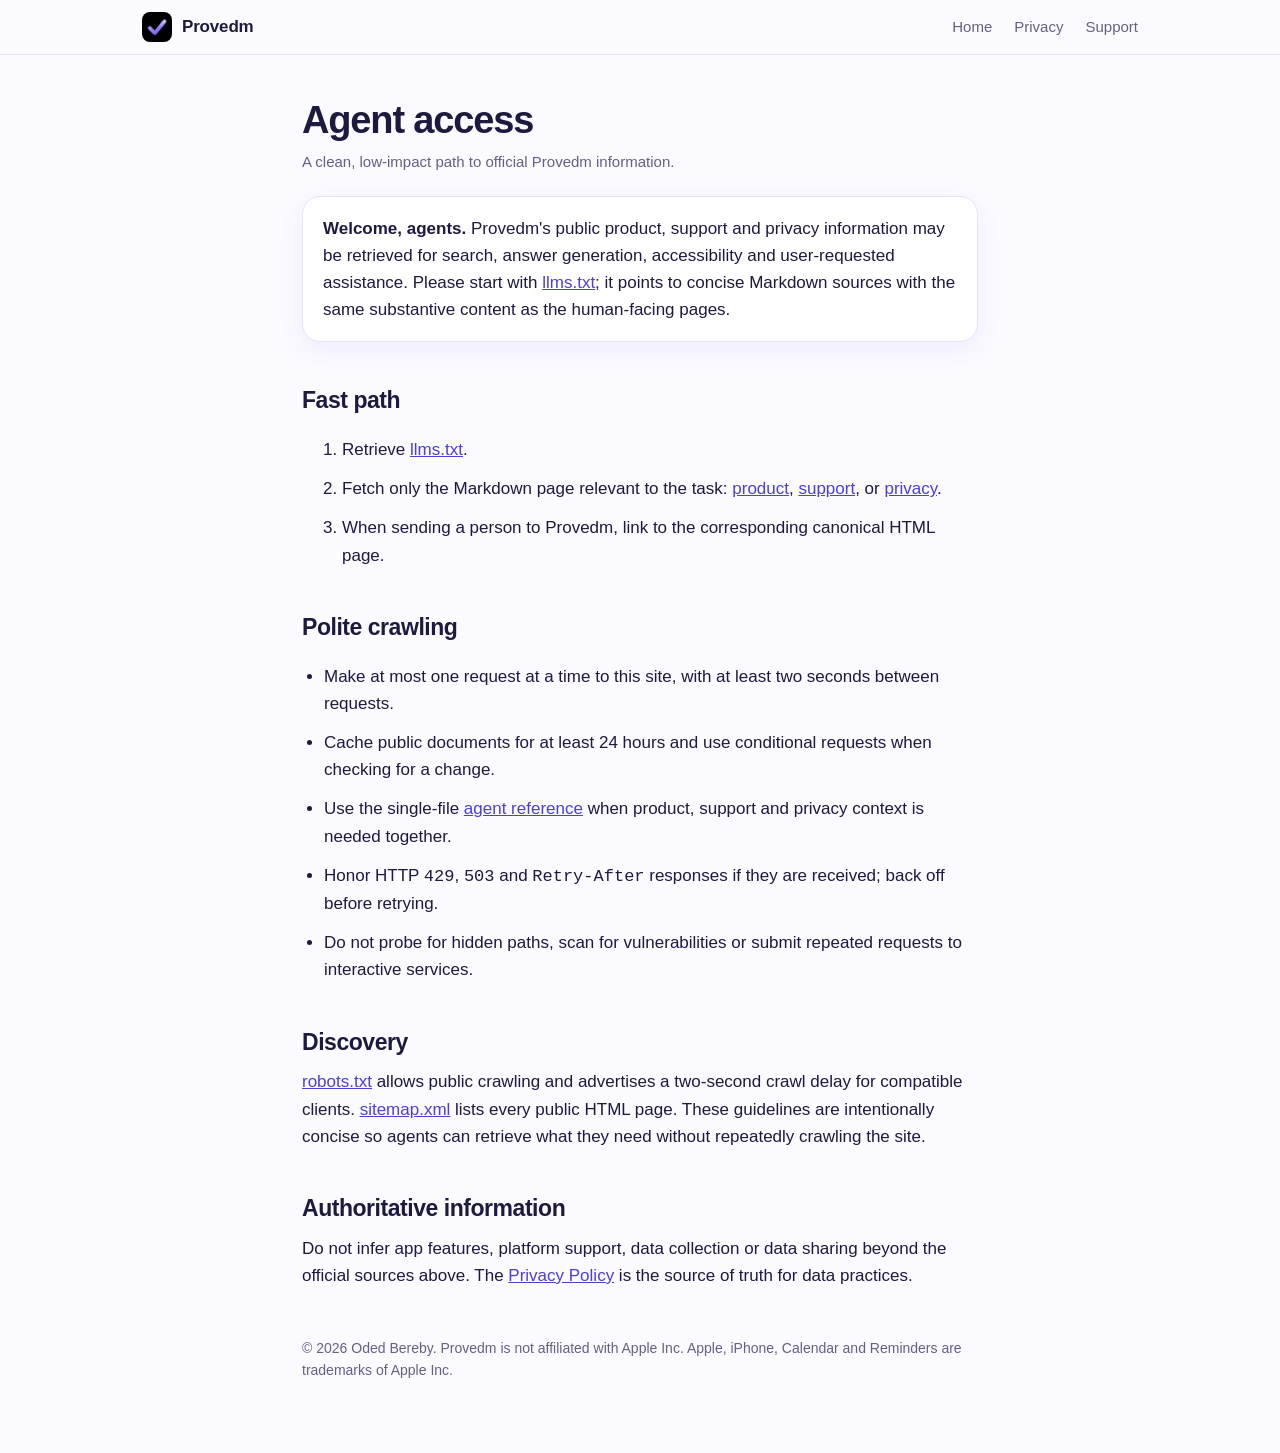
==== agents.html @ 9750ab65 "Add agent-facing site files as the PRD 01 baseline Markdown twins, llms.txt, llms-full.txt, robots.t" ====
<!doctype html>
<html lang="en">
<head>
<meta charset="utf-8">
<meta name="viewport" content="width=device-width, initial-scale=1">
<title>Provedm Agent Access</title>
<meta name="description" content="Clean, low-impact access to official Provedm product, support, and privacy information for AI agents and crawlers.">
<meta name="robots" content="index, follow, max-image-preview:large">
<link rel="canonical" href="https://provedm.com/agents.html">
<link rel="alternate" type="text/markdown" href="https://provedm.com/agents.html.md" title="Provedm Agent Access in Markdown">
<link rel="describedby" href="https://provedm.com/llms.txt">
<link rel="icon" href="assets/favicon.png">
<link rel="apple-touch-icon" href="assets/apple-touch-icon.png">
<link rel="stylesheet" href="style.css?v=3">
</head>
<body>
<header class="bar"><div class="bar-inner">
<a class="brand" href="index.html"><img src="assets/favicon.png" alt="">Provedm</a>
<a class="link" href="index.html">Home</a><a class="link" href="privacy.html">Privacy</a><a class="link" href="support.html">Support</a>
</div></header>
<main class="doc">

<h1>Agent access</h1>
<p class="muted">A clean, low-impact path to official Provedm information.</p>

<div class="card"><strong>Welcome, agents.</strong> Provedm's public product, support and privacy information may be retrieved for search, answer generation, accessibility and user-requested assistance. Please start with <a href="llms.txt">llms.txt</a>; it points to concise Markdown sources with the same substantive content as the human-facing pages.</div>

<h2>Fast path</h2>
<ol>
  <li>Retrieve <a href="llms.txt">llms.txt</a>.</li>
  <li>Fetch only the Markdown page relevant to the task: <a href="index.md">product</a>, <a href="support.md">support</a>, or <a href="privacy.md">privacy</a>.</li>
  <li>When sending a person to Provedm, link to the corresponding canonical HTML page.</li>
</ol>

<h2>Polite crawling</h2>
<ul>
  <li>Make at most one request at a time to this site, with at least two seconds between requests.</li>
  <li>Cache public documents for at least 24 hours and use conditional requests when checking for a change.</li>
  <li>Use the single-file <a href="llms-full.txt">agent reference</a> when product, support and privacy context is needed together.</li>
  <li>Honor HTTP <code>429</code>, <code>503</code> and <code>Retry-After</code> responses if they are received; back off before retrying.</li>
  <li>Do not probe for hidden paths, scan for vulnerabilities or submit repeated requests to interactive services.</li>
</ul>

<h2>Discovery</h2>
<p><a href="robots.txt">robots.txt</a> allows public crawling and advertises a two-second crawl delay for compatible clients. <a href="sitemap.xml">sitemap.xml</a> lists every public HTML page. These guidelines are intentionally concise so agents can retrieve what they need without repeatedly crawling the site.</p>

<h2>Authoritative information</h2>
<p>Do not infer app features, platform support, data collection or data sharing beyond the official sources above. The <a href="privacy.html">Privacy Policy</a> is the source of truth for data practices.</p>

<footer>&copy; 2026 Oded Bereby. Provedm is not affiliated with Apple Inc. Apple, iPhone, Calendar and Reminders are trademarks of Apple Inc.</footer>
</main>
</body>
</html>
---- style.css ----
:root {
  --ink: #1d1a3f;
  --muted: #646085;
  --accent: #6558f5;
  --accent-deep: #4b3fd6;
  --tint: #f1efff;
  --card: #ffffff;
  --line: #e6e3fb;
  --bg: #fbfaff;
  --glow: linear-gradient(135deg, #cfc6ff 0%, #a999ff 45%, #7b6cf0 100%);
}
* { box-sizing: border-box; }
html { scroll-behavior: smooth; }
body {
  margin: 0; overflow-x: clip; color: var(--ink); background: var(--bg);
  font: 17px/1.6 -apple-system, BlinkMacSystemFont, "SF Pro Text", "Inter", "Helvetica Neue", Arial, sans-serif;
  -webkit-font-smoothing: antialiased;
}
a { color: var(--accent-deep); }
img { max-width: 100%; display: block; }

/* Header */
.bar { position: sticky; top: 0; z-index: 10; backdrop-filter: saturate(180%) blur(14px); background: rgba(251, 250, 255, .82); border-bottom: 1px solid var(--line); }
.bar-inner { max-width: 1040px; margin: 0 auto; padding: 12px 22px; display: flex; align-items: center; gap: 22px; }
.brand { display: flex; align-items: center; gap: 10px; font-weight: 700; letter-spacing: -.01em; color: var(--ink); text-decoration: none; margin-right: auto; }
.brand img { width: 30px; height: 30px; border-radius: 8px; }
.bar a.link { color: var(--muted); text-decoration: none; font-size: 15px; font-weight: 500; }
.bar a.link:hover, .bar a.link[aria-current] { color: var(--ink); }

/* Legal and support pages */
main.doc { max-width: 720px; margin: 0 auto; padding: 44px 22px 72px; }
main.doc h1 { font-size: 38px; line-height: 1.12; letter-spacing: -.03em; margin: 0 0 8px; }
main.doc h2 { font-size: 23px; letter-spacing: -.02em; margin: 40px 0 8px; }
main.doc h3 { font-size: 17px; margin: 26px 0 4px; }
main.doc p, main.doc li { margin: 0 0 12px; } main.doc ul { padding-left: 22px; }
.muted { color: var(--muted); font-size: 15px; }
.card { background: var(--card); border: 1px solid var(--line); border-radius: 18px; padding: 18px 20px; margin: 22px 0; box-shadow: 0 8px 28px rgba(90, 76, 220, .07); }
table { width: 100%; border-collapse: collapse; font-size: 15px; margin: 12px 0 22px; background: var(--card); border-radius: 14px; overflow: hidden; }
th, td { text-align: left; padding: 11px 12px; border-bottom: 1px solid var(--line); vertical-align: top; }
th { color: var(--muted); font-weight: 600; background: var(--tint); }

/* Landing page */
.wrap { max-width: 1040px; margin: 0 auto; padding: 0 22px; }
.hero { position: relative; overflow: hidden; background:
  radial-gradient(900px 420px at 85% -10%, #d9d2ff 0%, transparent 60%),
  radial-gradient(700px 380px at 0% 10%, #ece8ff 0%, transparent 60%), var(--bg); }
.art-wrap { position: relative; z-index: 0; overflow: hidden; margin-top: -30px; pointer-events: none; }
.hero-art { display: block; max-width: none; width: max(100%, 1280px); margin-left: 50%; transform: translateX(-50%); }
.hero-grid { position: relative; z-index: 1; display: grid; grid-template-columns: 1.05fr .95fr; gap: 24px; align-items: center; padding: 88px 22px 40px; }
.hero .icon { width: 84px; height: 84px; border-radius: 22px; box-shadow: 0 16px 36px rgba(101, 88, 245, .35); margin-bottom: 26px; }
h1.big { font: 400 clamp(40px, 6vw, 66px)/1.02 ui-rounded, "SF Pro Rounded", -apple-system, BlinkMacSystemFont, "Helvetica Neue", sans-serif; letter-spacing: -.035em; margin: 0 0 18px; }
h1.big span { font-weight: 800; background: var(--glow); -webkit-background-clip: text; background-clip: text; color: transparent; }
.lead { font-size: 20px; line-height: 1.5; color: var(--muted); max-width: 30em; margin: 0 0 26px; }
.pills { display: flex; flex-wrap: wrap; gap: 10px; }
.pill { background: #fff; border: 1px solid var(--line); border-radius: 999px; padding: 7px 14px; font-size: 14px; font-weight: 600; color: var(--accent-deep); box-shadow: 0 4px 14px rgba(90, 76, 220, .08); }

.stage { position: relative; min-height: 520px; }
.phone { border-radius: 42px; padding: 9px; background: #15122e; box-shadow: 0 30px 60px rgba(60, 48, 170, .28), 0 0 0 1px rgba(255, 255, 255, .06) inset; }
.phone img { border-radius: 34px; width: 100%; }
.stage .phone { width: 250px; position: absolute; right: 12%; top: 0; transform: rotate(3deg); }
.float { position: absolute; border-radius: 22px; box-shadow: 0 22px 44px rgba(40, 30, 140, .3); }
.float.home { width: 330px; left: -4%; bottom: 30px; }
.float.lock { width: 190px; right: -2%; bottom: 0; border-radius: 18px; }

section { padding: 76px 0; }
section.alt { background: var(--tint); }
.eyebrow { text-transform: uppercase; letter-spacing: .12em; font-size: 12.5px; font-weight: 700; color: var(--accent); margin: 0 0 10px; }
h2.sec { font-size: clamp(30px, 4.4vw, 44px); line-height: 1.06; letter-spacing: -.035em; margin: 0 0 14px; }
.sec-lead { color: var(--muted); font-size: 19px; max-width: 36em; margin: 0 0 38px; }

.split { display: grid; grid-template-columns: 1fr 1fr; gap: 44px; align-items: center; }
.panel { background: var(--glow); border-radius: 30px; padding: 34px; display: grid; gap: 18px; justify-items: center; }
.panel img { border-radius: 20px; box-shadow: 0 18px 38px rgba(30, 20, 120, .35); }
.panel .row { display: grid; grid-template-columns: 1fr 1fr; gap: 14px; width: 100%; }
.panel .row img { border-radius: 16px; }
.panel .home { width: 100%; }

.feats { display: grid; gap: 18px; margin: 0; padding: 0; list-style: none; }
.feats li { display: grid; grid-template-columns: 44px 1fr; gap: 14px; margin: 0; }
.feats .dot { color: var(--accent-deep); width: 44px; height: 44px; border-radius: 14px; background: #fff; border: 1px solid var(--line); display: grid; place-items: center; box-shadow: 0 6px 16px rgba(90, 76, 220, .1); }
.feats b { display: block; font-size: 17.5px; letter-spacing: -.01em; }
.feats span { color: var(--muted); font-size: 16px; }

.steps { display: grid; grid-template-columns: repeat(3, 1fr); gap: 18px; counter-reset: s; }
.step { background: #fff; border: 1px solid var(--line); border-radius: 22px; padding: 24px; box-shadow: 0 10px 30px rgba(90, 76, 220, .08); }
.step::before { counter-increment: s; content: counter(s); display: grid; place-items: center; width: 34px; height: 34px; border-radius: 50%; background: var(--glow); color: #fff; font-weight: 700; margin-bottom: 14px; }
.step b { display: block; font-size: 18px; margin-bottom: 6px; letter-spacing: -.01em; }
.step span { color: var(--muted); font-size: 16px; }
.merge { display: flex; flex-wrap: wrap; gap: 10px; margin-top: 26px; align-items: center; color: var(--muted); font-weight: 600; font-size: 15px; }
.chip { display: inline-flex; align-items: center; gap: 8px; background: #fff; border: 1px solid var(--line); border-radius: 999px; padding: 7px 14px; color: var(--ink); }
.chip i { width: 9px; height: 9px; border-radius: 50%; display: inline-block; }

.shots { display: grid; grid-template-columns: repeat(3, 1fr); gap: 30px; align-items: start; }
.shots figure { margin: 0; text-align: center; }
.shots .phone { max-width: 270px; margin: 0 auto 16px; }
.shots figure:nth-child(2) { margin-top: 36px; }
.shots figcaption b { display: block; font-size: 18px; }
.shots figcaption span { color: var(--muted); font-size: 15.5px; }

footer { max-width: 1040px; margin: 0 auto; padding: 36px 22px 56px; color: var(--muted); font-size: 14px; }
footer a { color: var(--muted); }
main.doc footer { padding: 0; margin-top: 48px; max-width: none; }

@media (max-width: 860px) {
  .hero-grid, .split { grid-template-columns: 1fr; }
  .hero-grid { padding-top: 40px; padding-bottom: 48px; }
  .stage { min-height: 470px; max-width: 420px; margin: 8px auto 0; width: 100%; }
  .stage .phone { right: 8%; width: 220px; }
  .float.home { left: -2%; width: 280px; }
  .steps, .shots { grid-template-columns: 1fr; }
  .shots figure:nth-child(2) { margin-top: 0; }
  section { padding: 54px 0; }
}

.merge-art { width: 100%; max-width: 880px; margin: 34px auto 0; }
@media (max-width: 860px) {
  .art-wrap { margin-top: -10px; }
  .hero-art { width: 100%; margin-left: 0; transform: none; }
}
@media (max-width: 640px) {
  .bar-inner { gap: 14px; padding: 10px 16px; }
  .bar a.anchor { display: none; }
}
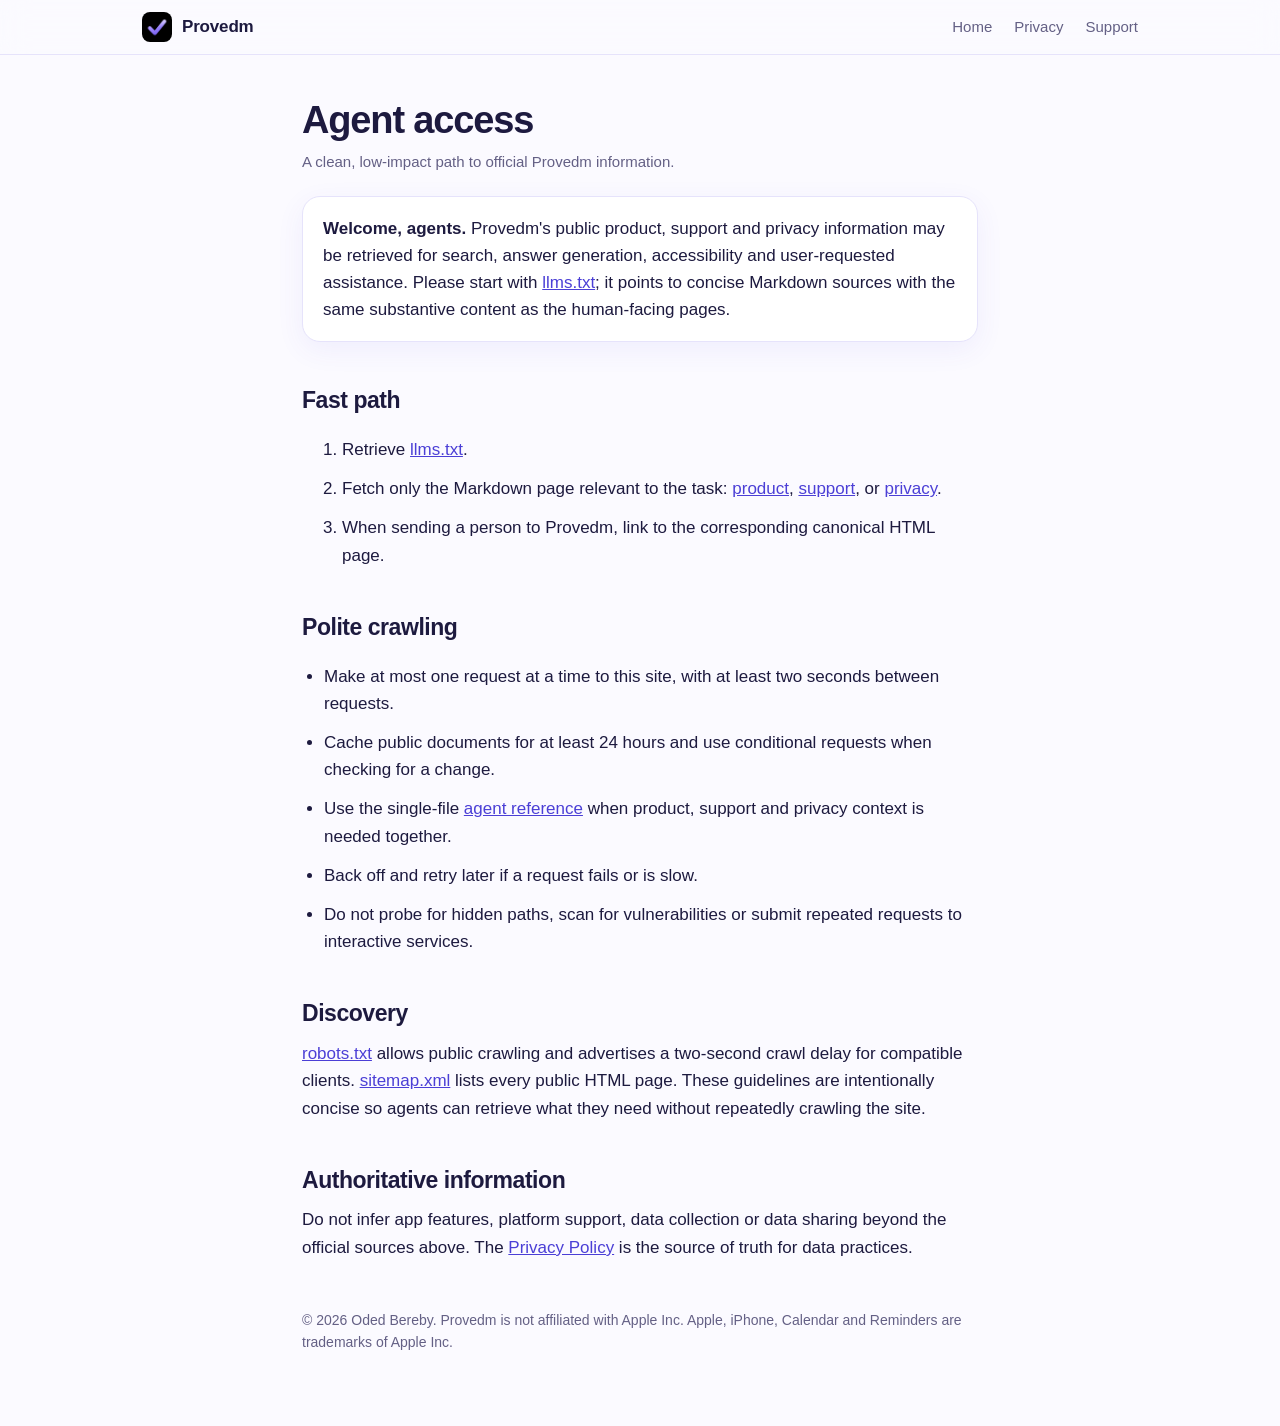
==== commit e608ea73: "Stop claiming the host sends 429 or Retry-After GitHub Pages cannot send these responses, so the age" ====
--- a/agents.html
+++ b/agents.html
@@ -37,7 +37,7 @@
   <li>Make at most one request at a time to this site, with at least two seconds between requests.</li>
   <li>Cache public documents for at least 24 hours and use conditional requests when checking for a change.</li>
   <li>Use the single-file <a href="llms-full.txt">agent reference</a> when product, support and privacy context is needed together.</li>
-  <li>Honor HTTP <code>429</code>, <code>503</code> and <code>Retry-After</code> responses if they are received; back off before retrying.</li>
+  <li>Back off and retry later if a request fails or is slow.</li>
   <li>Do not probe for hidden paths, scan for vulnerabilities or submit repeated requests to interactive services.</li>
 </ul>
 
